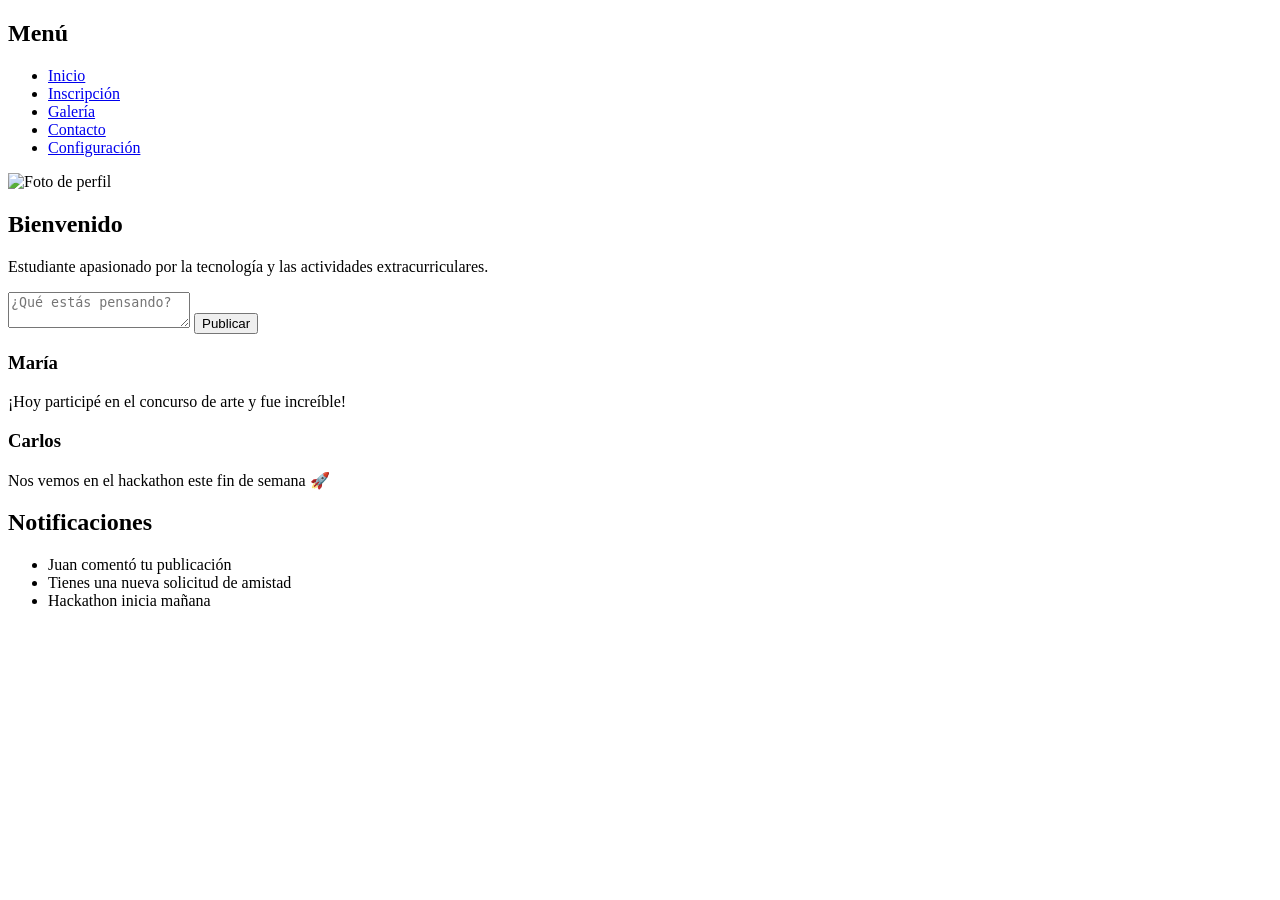
==== dashboard.html @ dc335b24 "Add files via upload" ====
<!DOCTYPE html>
<html lang="es">
<head>
  <meta charset="UTF-8">
  <title>Dashboard - Red Social</title>
  <link rel="stylesheet" href="css/dashboard.css">
</head>
<body>
  <div class="dashboard-container">
    <!-- Menú lateral -->
    <aside class="sidebar">
      <h2>Menú</h2>
      <ul>
        <li><a href="dashboard.html">Inicio</a></li>
        <li><a href="formulario.html">Inscripción</a></li>
        <li><a href="galeria.html">Galería</a></li>
        <li><a href="contact.html">Contacto</a></li>
        <li><a href="config.html">Configuración</a></li>
      </ul>
    </aside>

    <!-- Contenido principal -->
    <main class="main-content">
      <!-- Perfil -->
      <section class="perfil">
        <img src="img/perfil.png" alt="Foto de perfil">
        <h2>Bienvenido</h2>
        <p>Estudiante apasionado por la tecnología y las actividades extracurriculares.</p>
      </section>

      <!-- Caja de publicación -->
      <section class="publicar">
        <textarea placeholder="¿Qué estás pensando?"></textarea>
        <button>Publicar</button>
      </section>

      <!-- Feed de publicaciones -->
      <section class="feed">
        <div class="post">
          <h3>María</h3>
          <p>¡Hoy participé en el concurso de arte y fue increíble!</p>
        </div>
        <div class="post">
          <h3>Carlos</h3>
          <p>Nos vemos en el hackathon este fin de semana 🚀</p>
        </div>
      </section>
    </main>

    <!-- Panel de notificaciones -->
    <aside class="notificaciones">
      <h2>Notificaciones</h2>
      <ul>
        <li>Juan comentó tu publicación</li>
        <li>Tienes una nueva solicitud de amistad</li>
        <li>Hackathon inicia mañana</li>
      </ul>
    </aside>
  </div>
</body>
</html>
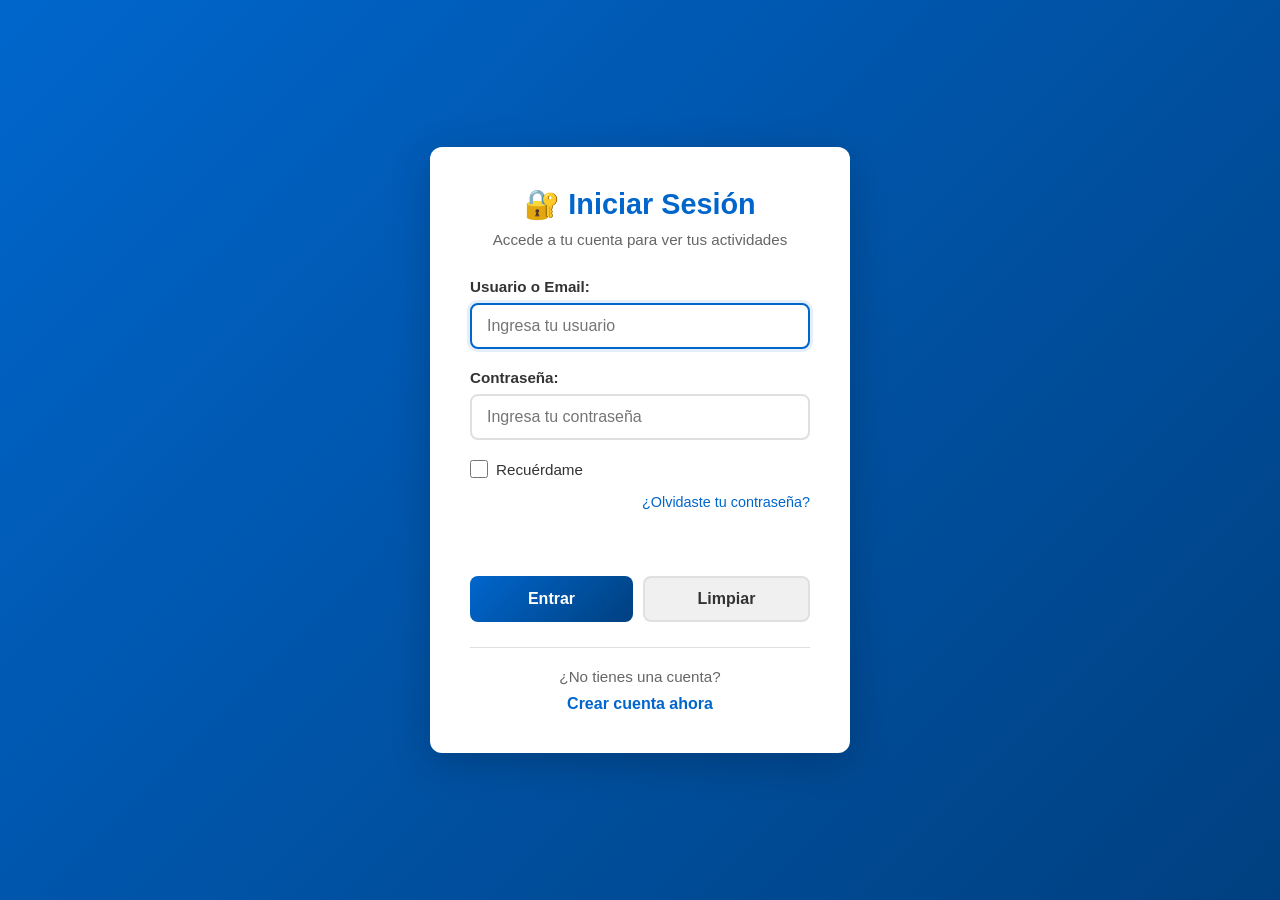
==== commit c745348f: "Add files via upload" ====
--- a/dashboard.html
+++ b/dashboard.html
@@ -1,61 +1,235 @@
-<!DOCTYPE html>
-<html lang="es">
-<head>
-  <meta charset="UTF-8">
-  <title>Dashboard - Red Social</title>
-  <link rel="stylesheet" href="css/dashboard.css">
-</head>
-<body>
-  <div class="dashboard-container">
-    <!-- Menú lateral -->
-    <aside class="sidebar">
-      <h2>Menú</h2>
-      <ul>
-        <li><a href="dashboard.html">Inicio</a></li>
-        <li><a href="formulario.html">Inscripción</a></li>
-        <li><a href="galeria.html">Galería</a></li>
-        <li><a href="contact.html">Contacto</a></li>
-        <li><a href="config.html">Configuración</a></li>
-      </ul>
-    </aside>
-
-    <!-- Contenido principal -->
-    <main class="main-content">
-      <!-- Perfil -->
-      <section class="perfil">
-        <img src="img/perfil.png" alt="Foto de perfil">
-        <h2>Bienvenido</h2>
-        <p>Estudiante apasionado por la tecnología y las actividades extracurriculares.</p>
-      </section>
-
-      <!-- Caja de publicación -->
-      <section class="publicar">
-        <textarea placeholder="¿Qué estás pensando?"></textarea>
-        <button>Publicar</button>
-      </section>
-
-      <!-- Feed de publicaciones -->
-      <section class="feed">
-        <div class="post">
-          <h3>María</h3>
-          <p>¡Hoy participé en el concurso de arte y fue increíble!</p>
-        </div>
-        <div class="post">
-          <h3>Carlos</h3>
-          <p>Nos vemos en el hackathon este fin de semana 🚀</p>
-        </div>
-      </section>
-    </main>
-
-    <!-- Panel de notificaciones -->
-    <aside class="notificaciones">
-      <h2>Notificaciones</h2>
-      <ul>
-        <li>Juan comentó tu publicación</li>
-        <li>Tienes una nueva solicitud de amistad</li>
-        <li>Hackathon inicia mañana</li>
-      </ul>
-    </aside>
-  </div>
-</body>
-</html>
+<!DOCTYPE html>
+<html lang="es">
+<head>
+  <meta charset="UTF-8">
+  <meta name="viewport" content="width=device-width, initial-scale=1.0">
+  <title>Dashboard - Red Social Extracurricular</title>
+  <link rel="stylesheet" href="css/dashboard.css">
+</head>
+<body>
+  <div class="dashboard-container">
+    <!-- SIDEBAR -->
+    <aside class="sidebar">
+      <div class="sidebar-header">
+        <h2>🎯 Menú</h2>
+        <button class="logout-btn" id="btnCerrar">Cerrar Sesión</button>
+      </div>
+      <nav class="sidebar-nav">
+        <a href="#inicio" class="nav-item active">
+          <span class="icon">🏠</span> Inicio
+        </a>
+        <a href="#perfil" class="nav-item">
+          <span class="icon">👤</span> Mi Perfil
+        </a>
+        <a href="formulario.html" class="nav-item">
+          <span class="icon">📝</span> Inscribirse
+        </a>
+        <a href="#galeria" class="nav-item">
+          <span class="icon">🎨</span> Galería
+        </a>
+        <a href="#config" class="nav-item">
+          <span class="icon">⚙️</span> Configuración
+        </a>
+      </nav>
+    </aside>
+
+    <!-- CONTENIDO PRINCIPAL -->
+    <main class="main-content">
+      <!-- PERFIL -->
+      <section class="perfil-section" id="perfil">
+        <div class="perfil-header">
+          <div class="perfil-avatar">
+            <img src="img/perfil.png" alt="Avatar del usuario">
+          </div>
+          <div class="perfil-info">
+            <h2 id="usuarioNombre">Bienvenido</h2>
+            <p class="perfil-bio">Estudiante apasionado por la tecnología y las actividades extracurriculares.</p>
+            <div class="perfil-stats">
+              <div class="stat">
+                <span class="stat-number" id="inscripciones">0</span>
+                <span class="stat-label">Inscripciones</span>
+              </div>
+              <div class="stat">
+                <span class="stat-number" id="publicaciones">0</span>
+                <span class="stat-label">Publicaciones</span>
+              </div>
+              <div class="stat">
+                <span class="stat-number" id="amigos">0</span>
+                <span class="stat-label">Amigos</span>
+              </div>
+            </div>
+          </div>
+        </div>
+      </section>
+
+      <!-- CAJA DE PUBLICACIÓN -->
+      <section class="publicar-section">
+        <div class="publicar-box">
+          <textarea id="textoPublicacion" placeholder="¿Qué estás pensando? Comparte tu experiencia..."></textarea>
+          <div class="publicar-actions">
+            <div class="publicar-options">
+              <button class="option-btn" title="Agregar emoji">😊</button>
+              <button class="option-btn" title="Agregar imagen">🖼️</button>
+              <button class="option-btn" title="Agregar etiqueta">#️⃣</button>
+            </div>
+            <button class="btn-publicar" id="btnPublicar">Publicar</button>
+          </div>
+        </div>
+      </section>
+
+      <!-- FEED DE PUBLICACIONES -->
+      <section class="feed-section">
+        <h3>📰 Feed de Actividad</h3>
+        <div class="feed" id="feed">
+          <div class="post">
+            <div class="post-header">
+              <div class="post-avatar">
+                <img src="img/perfil.png" alt="Avatar">
+              </div>
+              <div class="post-meta">
+                <h4>María García</h4>
+                <p class="post-time">Hace 2 horas</p>
+              </div>
+            </div>
+            <div class="post-content">
+              <p>¡Hoy participé en el concurso de arte y fue increíble! Conocí a personas muy talentosas y aprendí técnicas nuevas. ¡Gracias a esta plataforma! 🎨</p>
+            </div>
+            <div class="post-actions">
+              <button class="action-btn">👍 Me gusta (5)</button>
+              <button class="action-btn">💬 Comentar</button>
+              <button class="action-btn">⭐ Guardar</button>
+            </div>
+          </div>
+
+          <div class="post">
+            <div class="post-header">
+              <div class="post-avatar">
+                <img src="img/perfil.png" alt="Avatar">
+              </div>
+              <div class="post-meta">
+                <h4>Carlos López</h4>
+                <p class="post-time">Hace 4 horas</p>
+              </div>
+            </div>
+            <div class="post-content">
+              <p>Nos vemos en el hackathon este fin de semana 🚀. Busco equipo para trabajar en un proyecto de ciberseguridad. ¿Alguien interesado?</p>
+            </div>
+            <div class="post-actions">
+              <button class="action-btn">👍 Me gusta (12)</button>
+              <button class="action-btn">💬 Comentar (3)</button>
+              <button class="action-btn">⭐ Guardar</button>
+            </div>
+          </div>
+
+          <div class="post">
+            <div class="post-header">
+              <div class="post-avatar">
+                <img src="img/perfil.png" alt="Avatar">
+              </div>
+              <div class="post-meta">
+                <h4>Juan Pérez</h4>
+                <p class="post-time">Hace 6 horas</p>
+              </div>
+            </div>
+            <div class="post-content">
+              <p>Felicidades a todos los que ganaron el torneo de ajedrez. ¡Qué nivel de juego! Espero poder participar en la próxima edición. ♟️</p>
+            </div>
+            <div class="post-actions">
+              <button class="action-btn">👍 Me gusta (8)</button>
+              <button class="action-btn">💬 Comentar</button>
+              <button class="action-btn">⭐ Guardar</button>
+            </div>
+          </div>
+        </div>
+      </section>
+    </main>
+
+    <!-- PANEL DE NOTIFICACIONES -->
+    <aside class="notificaciones">
+      <h3>🔔 Notificaciones</h3>
+      <div class="notificaciones-list" id="notificacionesList">
+        <div class="notificacion unread">
+          <span class="notif-icon">💬</span>
+          <p>Juan comentó tu publicación</p>
+          <small>Hace 30 min</small>
+        </div>
+        <div class="notificacion unread">
+          <span class="notif-icon">👥</span>
+          <p>Tienes una nueva solicitud de amistad</p>
+          <small>Hace 1 hora</small>
+        </div>
+        <div class="notificacion">
+          <span class="notif-icon">📢</span>
+          <p>Hackathon inicia mañana</p>
+          <small>Hace 2 horas</small>
+        </div>
+        <div class="notificacion">
+          <span class="notif-icon">🏆</span>
+          <p>Ganaste un badge: Participante Activo</p>
+          <small>Hace 1 día</small>
+        </div>
+      </div>
+      
+      <div class="eventos-proximos">
+        <h4>📅 Próximos Eventos</h4>
+        <div class="evento-item">
+          <div class="evento-date">20 Mayo</div>
+          <div class="evento-info">
+            <p>Torneo de Baloncesto</p>
+            <small>Cancha Principal</small>
+          </div>
+        </div>
+        <div class="evento-item">
+          <div class="evento-date">25 Mayo</div>
+          <div class="evento-info">
+            <p>Torneo de Fútbol</p>
+            <small>Campo de Deportes</small>
+          </div>
+        </div>
+      </div>
+    </aside>
+  </div>
+
+  <script>
+    // Recuperar nombre del usuario desde registro
+    document.addEventListener("DOMContentLoaded", () => {
+      const usuario = localStorage.getItem("usuario");
+      if (!usuario) {
+        window.location.href = "login.html";
+      } else {
+        document.getElementById("usuarioNombre").textContent = `¡Bienvenido, ${usuario}!`;
+      }
+
+      // Botón de publicar
+      document.getElementById("btnPublicar").addEventListener("click", () => {
+        const texto = document.getElementById("textoPublicacion").value;
+        if (texto.trim()) {
+          alert("✅ Publicación enviada: " + texto);
+          document.getElementById("textoPublicacion").value = "";
+          // Aquí iría el código para agregar a la BD
+        } else {
+          alert("⚠️ Por favor escribe algo");
+        }
+      });
+
+      // Botón cerrar sesión
+      document.getElementById("btnCerrar").addEventListener("click", () => {
+        if (confirm("¿Deseas cerrar sesión?")) {
+          localStorage.removeItem("usuario");
+          localStorage.removeItem("password");
+          alert("Sesión cerrada");
+          window.location.href = "login.html";
+        }
+      });
+
+      // Navegación activa en sidebar
+      document.querySelectorAll(".nav-item").forEach(item => {
+        item.addEventListener("click", function() {
+          document.querySelectorAll(".nav-item").forEach(i => i.classList.remove("active"));
+          this.classList.add("active");
+        });
+      });
+    });
+  </script>
+</body>
+</html>
--- a/css/dashboard.css
+++ b/css/dashboard.css
@@ -0,0 +1,76 @@
+body {
+  font-family: Arial, sans-serif;
+  background: #f0f2f5;
+  margin: 0;
+  padding: 0;
+}
+
+.dashboard-container {
+  display: grid;
+  grid-template-columns: 200px 1fr 250px;
+  gap: 20px;
+  padding: 20px;
+}
+
+.sidebar, .notificaciones {
+  background: #fff;
+  padding: 15px;
+  border-radius: 8px;
+  box-shadow: 0 2px 6px rgba(0,0,0,0.1);
+}
+
+.sidebar ul, .notificaciones ul {
+  list-style: none;
+  padding: 0;
+}
+
+.sidebar li, .notificaciones li {
+  margin: 10px 0;
+}
+
+.sidebar a {
+  text-decoration: none;
+  color: #0066cc;
+}
+
+.main-content {
+  background: #fff;
+  padding: 20px;
+  border-radius: 8px;
+  box-shadow: 0 2px 6px rgba(0,0,0,0.1);
+}
+
+.perfil {
+  text-align: center;
+  margin-bottom: 20px;
+}
+
+.perfil img {
+  width: 80px;
+  border-radius: 50%;
+}
+
+.publicar textarea {
+  width: 100%;
+  height: 60px;
+  border-radius: 6px;
+  border: 1px solid #ccc;
+  padding: 10px;
+}
+
+.publicar button {
+  margin-top: 10px;
+  padding: 10px 20px;
+  background: #0066cc;
+  color: #fff;
+  border: none;
+  border-radius: 6px;
+  cursor: pointer;
+}
+
+.feed .post {
+  background: #f9f9f9;
+  padding: 15px;
+  margin-top: 15px;
+  border-radius: 6px;
+}
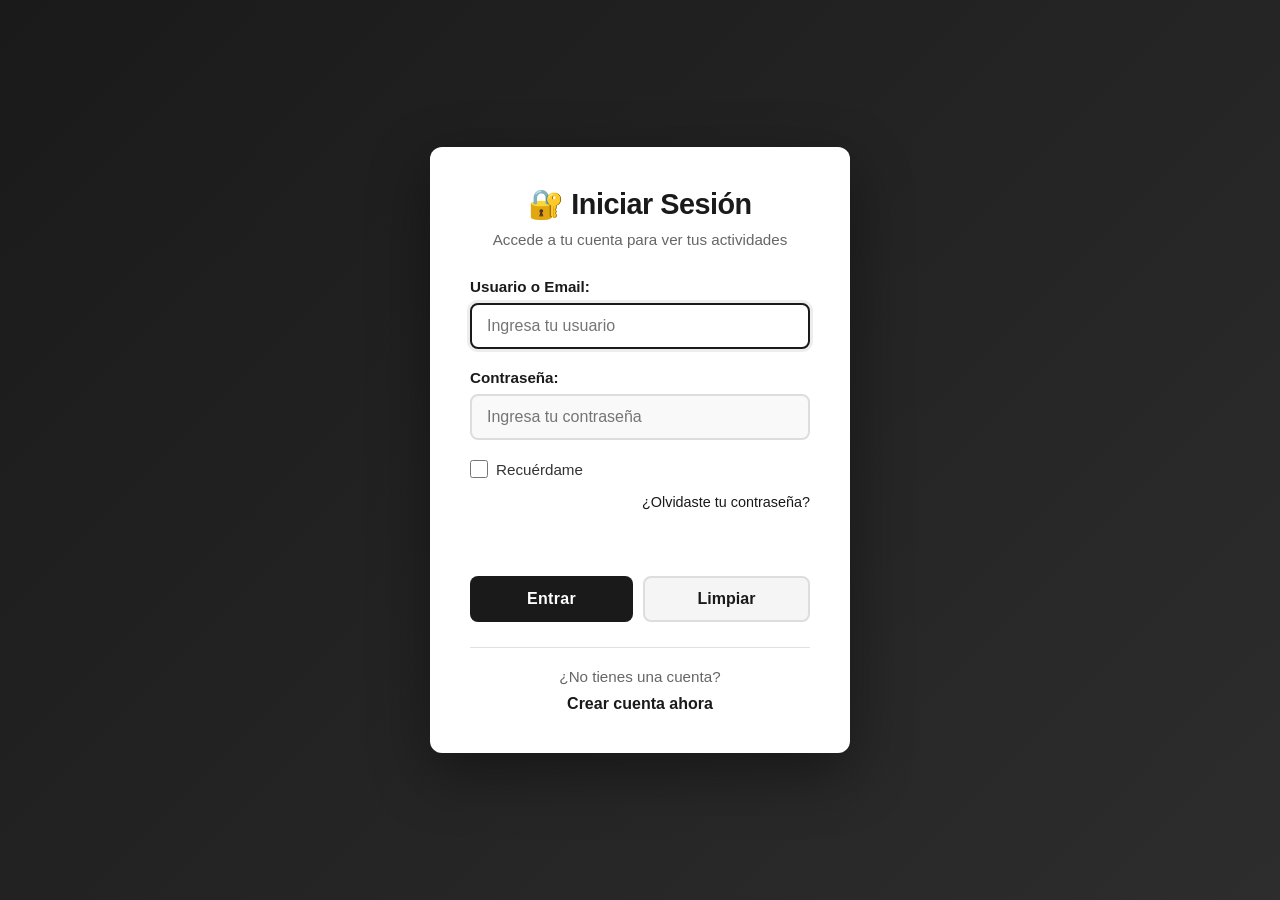
==== commit 8764412b: "dashboard Actualice el dashboard y quite comentarios y mas cosas" ====
--- a/dashboard.html
+++ b/dashboard.html
@@ -8,7 +8,7 @@
 </head>
 <body>
   <div class="dashboard-container">
-    <!-- SIDEBAR -->
+    
     <aside class="sidebar">
       <div class="sidebar-header">
         <h2>🎯 Menú</h2>
@@ -18,29 +18,21 @@
         <a href="#inicio" class="nav-item active">
           <span class="icon">🏠</span> Inicio
         </a>
-        <a href="#perfil" class="nav-item">
-          <span class="icon">👤</span> Mi Perfil
-        </a>
         <a href="formulario.html" class="nav-item">
           <span class="icon">📝</span> Inscribirse
         </a>
-        <a href="#galeria" class="nav-item">
-          <span class="icon">🎨</span> Galería
-        </a>
-        <a href="#config" class="nav-item">
-          <span class="icon">⚙️</span> Configuración
+       
         </a>
       </nav>
     </aside>
 
-    <!-- CONTENIDO PRINCIPAL -->
+    
     <main class="main-content">
-      <!-- PERFIL -->
+      
       <section class="perfil-section" id="perfil">
         <div class="perfil-header">
-          <div class="perfil-avatar">
-            <img src="img/perfil.png" alt="Avatar del usuario">
-          </div>
+          
+           
           <div class="perfil-info">
             <h2 id="usuarioNombre">Bienvenido</h2>
             <p class="perfil-bio">Estudiante apasionado por la tecnología y las actividades extracurriculares.</p>
@@ -60,113 +52,56 @@
             </div>
           </div>
         </div>
-      </section>
+ 
 
-      <!-- CAJA DE PUBLICACIÓN -->
-      <section class="publicar-section">
-        <div class="publicar-box">
-          <textarea id="textoPublicacion" placeholder="¿Qué estás pensando? Comparte tu experiencia..."></textarea>
-          <div class="publicar-actions">
-            <div class="publicar-options">
-              <button class="option-btn" title="Agregar emoji">😊</button>
-              <button class="option-btn" title="Agregar imagen">🖼️</button>
-              <button class="option-btn" title="Agregar etiqueta">#️⃣</button>
-            </div>
-            <button class="btn-publicar" id="btnPublicar">Publicar</button>
-          </div>
-        </div>
-      </section>
-
-      <!-- FEED DE PUBLICACIONES -->
-      <section class="feed-section">
-        <h3>📰 Feed de Actividad</h3>
+       
+      <section class="noticias">
+        <h3>📰 Noticias de Deportes</h3>
         <div class="feed" id="feed">
           <div class="post">
             <div class="post-header">
-              <div class="post-avatar">
-                <img src="img/perfil.png" alt="Avatar">
-              </div>
+              
               <div class="post-meta">
-                <h4>María García</h4>
+                <h4>NBA Lives</h4>
                 <p class="post-time">Hace 2 horas</p>
               </div>
             </div>
             <div class="post-content">
-              <p>¡Hoy participé en el concurso de arte y fue increíble! Conocí a personas muy talentosas y aprendí técnicas nuevas. ¡Gracias a esta plataforma! 🎨</p>
+              <p>¡Hoy se disputará el partido más emocionante del año! 🏀</p><br>
+             <strong> <p>San Antonio(SPURS) vs Los Angeles(LAKERS)</p></strong>
             </div>
-            <div class="post-actions">
-              <button class="action-btn">👍 Me gusta (5)</button>
-              <button class="action-btn">💬 Comentar</button>
-              <button class="action-btn">⭐ Guardar</button>
-            </div>
+            
           </div>
 
-          <div class="post">
-            <div class="post-header">
-              <div class="post-avatar">
-                <img src="img/perfil.png" alt="Avatar">
-              </div>
-              <div class="post-meta">
-                <h4>Carlos López</h4>
-                <p class="post-time">Hace 4 horas</p>
-              </div>
-            </div>
-            <div class="post-content">
-              <p>Nos vemos en el hackathon este fin de semana 🚀. Busco equipo para trabajar en un proyecto de ciberseguridad. ¿Alguien interesado?</p>
-            </div>
-            <div class="post-actions">
-              <button class="action-btn">👍 Me gusta (12)</button>
-              <button class="action-btn">💬 Comentar (3)</button>
-              <button class="action-btn">⭐ Guardar</button>
-            </div>
-          </div>
-
-          <div class="post">
-            <div class="post-header">
-              <div class="post-avatar">
-                <img src="img/perfil.png" alt="Avatar">
-              </div>
-              <div class="post-meta">
-                <h4>Juan Pérez</h4>
-                <p class="post-time">Hace 6 horas</p>
-              </div>
-            </div>
-            <div class="post-content">
-              <p>Felicidades a todos los que ganaron el torneo de ajedrez. ¡Qué nivel de juego! Espero poder participar en la próxima edición. ♟️</p>
-            </div>
-            <div class="post-actions">
-              <button class="action-btn">👍 Me gusta (8)</button>
-              <button class="action-btn">💬 Comentar</button>
-              <button class="action-btn">⭐ Guardar</button>
-            </div>
-          </div>
+          
+          
         </div>
       </section>
     </main>
 
-    <!-- PANEL DE NOTIFICACIONES -->
+    
     <aside class="notificaciones">
       <h3>🔔 Notificaciones</h3>
       <div class="notificaciones-list" id="notificacionesList">
         <div class="notificacion unread">
           <span class="notif-icon">💬</span>
-          <p>Juan comentó tu publicación</p>
+          <p>NBA Empezo a transmitir en vivo</p>
           <small>Hace 30 min</small>
         </div>
         <div class="notificacion unread">
           <span class="notif-icon">👥</span>
-          <p>Tienes una nueva solicitud de amistad</p>
-          <small>Hace 1 hora</small>
+          <p>Han comenzado con la construcción del nuevo palacio deportivo</p>
+          <small>Hace 16 horas</small>
         </div>
         <div class="notificacion">
           <span class="notif-icon">📢</span>
-          <p>Hackathon inicia mañana</p>
+          <p>Las becas para ciberseguridad empiezan a recibir solicitudes</p>
           <small>Hace 2 horas</small>
         </div>
         <div class="notificacion">
           <span class="notif-icon">🏆</span>
-          <p>Ganaste un badge: Participante Activo</p>
-          <small>Hace 1 día</small>
+          <p>Has recibido respuesta de una de tus solicitudes. Revisa ahora</p>
+          <small>Hace 3 días</small>
         </div>
       </div>
       
--- a/css/dashboard.css
+++ b/css/dashboard.css
@@ -1,76 +1,429 @@
-body {
-  font-family: Arial, sans-serif;
-  background: #f0f2f5;
-  margin: 0;
-  padding: 0;
-}
-
-.dashboard-container {
-  display: grid;
-  grid-template-columns: 200px 1fr 250px;
-  gap: 20px;
-  padding: 20px;
-}
-
-.sidebar, .notificaciones {
-  background: #fff;
-  padding: 15px;
-  border-radius: 8px;
-  box-shadow: 0 2px 6px rgba(0,0,0,0.1);
-}
-
-.sidebar ul, .notificaciones ul {
-  list-style: none;
-  padding: 0;
-}
-
-.sidebar li, .notificaciones li {
-  margin: 10px 0;
-}
-
-.sidebar a {
-  text-decoration: none;
-  color: #0066cc;
-}
-
-.main-content {
-  background: #fff;
-  padding: 20px;
-  border-radius: 8px;
-  box-shadow: 0 2px 6px rgba(0,0,0,0.1);
-}
-
-.perfil {
-  text-align: center;
-  margin-bottom: 20px;
-}
-
-.perfil img {
-  width: 80px;
-  border-radius: 50%;
-}
-
-.publicar textarea {
-  width: 100%;
-  height: 60px;
-  border-radius: 6px;
-  border: 1px solid #ccc;
-  padding: 10px;
-}
-
-.publicar button {
-  margin-top: 10px;
-  padding: 10px 20px;
-  background: #0066cc;
-  color: #fff;
-  border: none;
-  border-radius: 6px;
-  cursor: pointer;
-}
-
-.feed .post {
-  background: #f9f9f9;
-  padding: 15px;
-  margin-top: 15px;
-  border-radius: 6px;
-}
+
+:root {
+  --primary: #0066cc;
+  --secondary: #004080;
+  --accent: #00aaff;
+  --light-bg: #f8f9fa;
+  --border: #e0e0e0;
+  --text-dark: #222;
+  --text-light: #666;
+  --shadow: 0 2px 8px rgba(0, 0, 0, 0.1);
+  --radius: 10px;
+  --transition: all 0.3s ease;
+}
+
+* {
+  margin: 0;
+  padding: 0;
+  box-sizing: border-box;
+}
+
+body {
+  font-family: 'Segoe UI', Tahoma, Geneva, Verdana, sans-serif;
+  background: var(--light-bg);
+  color: var(--text-dark);
+}
+
+/* ============================================
+   LAYOUT PRINCIPAL
+   ============================================ */
+.dashboard-container {
+  display: grid;
+  grid-template-columns: 220px 1fr 280px;
+  gap: 20px;
+  padding: 20px;
+  min-height: 100vh;
+}
+
+/* ============================================
+   SIDEBAR
+   ============================================ */
+.sidebar {
+  background: white;
+  border-radius: var(--radius);
+  box-shadow: var(--shadow);
+  padding: 20px;
+  height: fit-content;
+  position: sticky;
+  top: 20px;
+}
+
+.sidebar-header {
+  margin-bottom: 20px;
+  padding-bottom: 15px;
+  border-bottom: 2px solid var(--light-bg);
+}
+
+
+.logout-btn {
+  width: 100%;
+  padding: 8px;
+  background: #dc3545;
+  color: white;
+  border-radius: 6px;
+  cursor: pointer;
+  font-size: 1rem;
+  border: none;
+  transition: var(--transition);
+}
+
+.logout-btn:hover {
+  background: #6b040efe;
+}
+
+.sidebar-nav {
+  display: flex;
+  flex-direction: column;
+  gap: 8px;
+}
+
+.nav-item {
+  display: flex;
+  align-items: center;
+  gap: 12px;
+  padding: 12px 15px;
+  color: var(--text-light);
+  text-decoration: none;
+  border-radius: 8px;
+  transition: var(--transition);
+  cursor: pointer;
+  font-weight: 500;
+}
+
+.nav-item:hover {
+  background: var(--light-bg);
+  color: var(--primary);
+}
+
+.nav-item.active {
+  background: var(--primary);
+  color: white;
+}
+
+.nav-item .icon {
+  font-size: 1.2rem;
+}
+
+/* ============================================
+   CONTENIDO PRINCIPAL
+   ============================================ */
+.main-content {
+  display: flex;
+  flex-direction: column;
+  gap: 25px;
+}
+
+
+.perfil-section {
+  background: white;
+  border-radius: var(--radius);
+  box-shadow: var(--shadow);
+  padding: 30px;
+}
+
+.perfil-header {
+  display: flex;
+  gap: 25px;
+  align-items: flex-start;
+}
+
+
+
+
+.perfil-info h2 {
+  font-size: 1.8rem;
+  color: var(--primary);
+  margin-bottom: 5px;
+}
+
+.perfil-bio {
+  color: var(--text-light);
+  margin-bottom: 15px;
+}
+
+.perfil-stats {
+  display: flex;
+  gap: 30px;
+  margin-top: 15px;
+}
+
+.stat {
+  text-align: center;
+}
+
+.stat-number {
+  display: block;
+  font-size: 1.8rem;
+  font-weight: bold;
+  color: var(--primary);
+}
+
+.stat-label {
+  display: block;
+  font-size: 0.9rem;
+  color: var(--text-light);
+  margin-top: 5px;
+}
+
+
+/* FEED */
+.noticias {
+  background: white;
+  border-radius: var(--radius);
+  box-shadow: var(--shadow);
+  padding: 25px;
+}
+
+.noticias h3 {
+  color: var(--primary);
+  margin-bottom: 20px;
+  font-size: 1.3rem;
+}
+
+.feed {
+  display: flex;
+  flex-direction: column;
+  gap: 20px;
+}
+
+.post {
+  border: 1px solid var(--border);
+  border-radius: 10px;
+  padding: 20px;
+  transition: var(--transition);
+}
+
+.post:hover {
+  box-shadow: var(--shadow);
+  border-color: var(--primary);
+}
+
+.post-header {
+  display: flex;
+  gap: 12px;
+  margin-bottom: 15px;
+}
+
+
+
+.post-meta h4 {
+  color: var(--text-dark);
+  margin-bottom: 3px;
+  font-size: 1rem;
+}
+
+.post-time {
+  font-size: 0.85rem;
+  color: var(--text-light);
+  margin: 0;
+}
+
+.post-content {
+  margin-bottom: 15px;
+  line-height: 1.6;
+  color: var(--text-dark);
+}
+
+.post-actions {
+  display: flex;
+  gap: 10px;
+  padding-top: 12px;
+  border-top: 1px solid var(--border);
+}
+
+.action-btn {
+  flex: 1;
+  padding: 8px 12px;
+  background: transparent;
+  border: 1px solid var(--border);
+  border-radius: 6px;
+  cursor: pointer;
+  font-size: 0.9rem;
+  color: var(--text-light);
+  transition: var(--transition);
+}
+
+.action-btn:hover {
+  background: var(--light-bg);
+  color: var(--primary);
+  border-color: var(--primary);
+}
+
+/* ============================================
+   SIDEBAR NOTIFICACIONES
+   ============================================ */
+.notificaciones {
+  background: white;
+  border-radius: var(--radius);
+  box-shadow: var(--shadow);
+  padding: 20px;
+  height: fit-content;
+  position: sticky;
+  top: 20px;
+}
+
+.notificaciones h3 {
+  color: var(--primary);
+  font-size: 1.2rem;
+  margin-bottom: 15px;
+}
+
+.notificaciones-list {
+  display: flex;
+  flex-direction: column;
+  gap: 12px;
+  margin-bottom: 20px;
+  padding-bottom: 20px;
+  border-bottom: 2px solid var(--light-bg);
+}
+
+.notificacion {
+  padding: 12px;
+  background: var(--light-bg);
+  border-radius: 8px;
+  font-size: 0.9rem;
+  transition: var(--transition);
+}
+
+.notificacion.unread {
+  background: #e3f2fd;
+  border-left: 4px solid var(--primary);
+}
+
+.notif-icon {
+  font-size: 1.3rem;
+  margin-right: 8px;
+}
+
+.notificacion p {
+  margin: 5px 0;
+  color: var(--text-dark);
+}
+
+.notificacion small {
+  color: var(--text-light);
+  display: block;
+  margin-top: 5px;
+}
+
+/* EVENTOS PRÓXIMOS */
+.eventos-proximos h4 {
+  color: var(--text-dark);
+  font-size: 1rem;
+  margin-bottom: 12px;
+}
+
+.evento-item {
+  display: flex;
+  gap: 12px;
+  margin-bottom: 12px;
+  padding: 10px;
+  background: var(--light-bg);
+  border-radius: 8px;
+}
+
+.evento-date {
+  background: var(--primary);
+  color: white;
+  padding: 8px 12px;
+  border-radius: 6px;
+  font-weight: bold;
+  font-size: 0.85rem;
+  min-width: 60px;
+  text-align: center;
+}
+
+.evento-info p {
+  margin: 0 0 3px 0;
+  font-weight: 600;
+  color: var(--text-dark);
+}
+
+.evento-info small {
+  color: var(--text-light);
+  display: block;
+}
+
+@media (max-width: 1024px) {
+  .dashboard-container {
+    grid-template-columns: 180px 1fr;
+    gap: 15px;
+    padding: 15px;
+  }
+
+  .notificaciones {
+    display: none;
+  }
+}
+
+@media (max-width: 768px) {
+  .dashboard-container {
+    grid-template-columns: 1fr;
+  }
+
+  .sidebar {
+    position: sticky;
+    top: 0;
+    z-index: 100;
+    border-radius: 0;
+    padding: 15px;
+  }
+
+  .sidebar-nav {
+    flex-direction: row;
+    overflow-x: auto;
+  }
+
+  .nav-item {
+    white-space: nowrap;
+  }
+
+  .perfil-header {
+    flex-direction: column;
+    text-align: center;
+    align-items: center;
+  }
+
+  .perfil-stats {
+    justify-content: center;
+  }
+
+  .notificaciones {
+    display: block;
+    order: 3;
+  }
+
+  .main-content {
+    order: 2;
+  }
+}
+
+@media (max-width: 480px) {
+  .dashboard-container {
+    padding: 10px;
+    gap: 10px;
+  }
+
+  .sidebar, .main-content section, .notificaciones {
+    border-radius: 8px;
+    padding: 15px;
+  }
+
+  .perfil-avatar img {
+    width: 80px;
+    height: 80px;
+  }
+
+  .perfil-stats {
+    flex-direction: column;
+    gap: 15px;
+  }
+
+  .post-actions {
+    flex-direction: column;
+  }
+
+  .action-btn {
+    width: 100%;
+  }
+}
